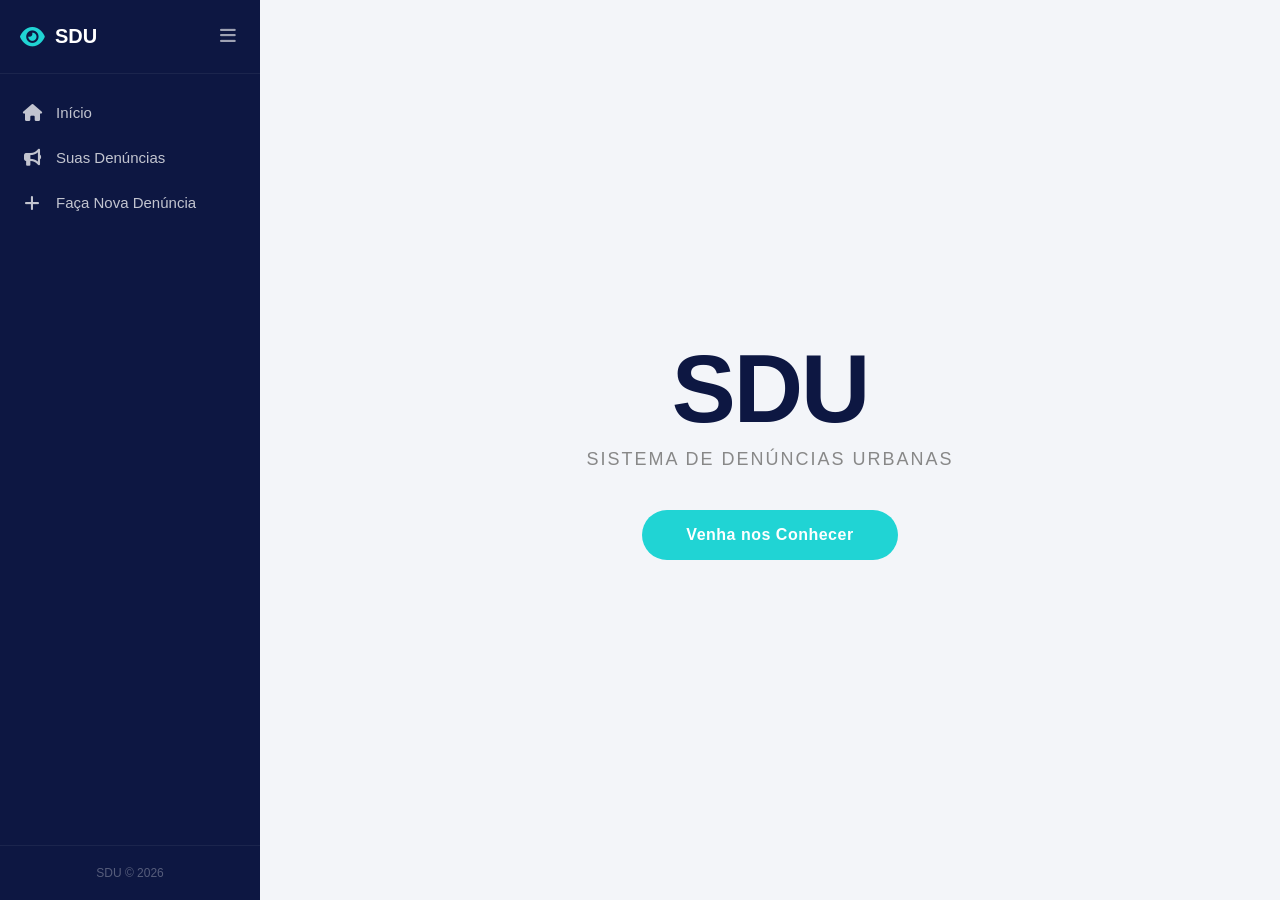
==== index.html @ e3bbe02c "Versão oficial do código: Apresentar esse (substituir todos os arquivos)" ====
<!DOCTYPE html>
<html lang="pt-BR">
<head>
    <meta charset="UTF-8">
    <meta name="viewport" content="width=device-width, initial-scale=1.0">
    <title>SDU — Sistema de Denúncias Urbanas</title>
    <link rel="stylesheet" href="style.css">
    <link rel="stylesheet" href="https://cdnjs.cloudflare.com/ajax/libs/font-awesome/6.5.1/css/all.min.css">
</head>
<body>

<!-- ── SIDEBAR ────────────────────────────────────────────── -->
<aside class="sidebar" id="sidebar">

    <div class="sidebar-header">
        <div class="logo">
            <i class="fa-solid fa-eye"></i>
            <span class="logo-text">SDU</span>
        </div>
        <button class="menu-toggle" id="menuToggle" title="Recolher menu">
            <i class="fa-solid fa-bars"></i>
        </button>
    </div>

    <nav class="menu">
        <a href="index.html" class="menu-item" data-label="Início" active">
            <i class="fa-solid fa-house"></i>
            <span>Início</span>
        </a>
        <a href="denuncias.html" class="menu-item" data-label="Suas Denúncias"">
            <i class="fa-solid fa-bullhorn"></i>
            <span>Suas Denúncias</span>
        </a>
        <a href="nova-denuncia.html" class="menu-item" data-label="Nova Denúncia"">
            <i class="fa-solid fa-plus"></i>
            <span>Faça Nova Denúncia</span>
        </a>
    </nav>

    <div class="sidebar-footer">
        <span class="sidebar-footer-text">SDU © 2026</span>
    </div>

</aside>

<!-- ── CONTEÚDO PRINCIPAL ─────────────────────────────────── -->
<main class="main">

    <!-- SEÇÃO 1: HERO -->
    <section class="hero-section">
        <h1 class="hero-title">SDU</h1>
        <p class="hero-subtitle">Sistema de Denúncias Urbanas</p>
        <button class="btn-conhecer" onclick="irParaQuemSomos()">
            Venha nos Conhecer
        </button>
    </section>

    <!-- SEÇÃO 2: QUEM SOMOS (fundo azul escuro) -->
    <section class="quem-somos-section" id="quem-somos">

        <div class="qs-left">
            <h2>Quem<br>Somos</h2>
        </div>

        <div class="qs-right">
            <p>
                O SDU é uma iniciativa criada por estudantes que acreditam no poder da
                tecnologia para transformar as cidades. Nascemos da frustração com
                problemas urbanos que se repetem sem resolução — buracos, alagamentos,
                fiação solta — e da vontade de mudar esse cenário.
            </p>
            <p>
                Nossa plataforma conecta cidadãos e poder público de forma direta e
                transparente. Qualquer pessoa pode registrar um problema, acompanhar
                seu status e saber quando foi resolvido.
            </p>
            <p>
                Acreditamos que cada denúncia é um ato de cidadania. Juntos,
                construímos cidades melhores.
            </p>
        </div>

    </section>

    <!-- SEÇÃO 3: CALL TO ACTION -->
    <section class="cta-section">
        <h2>Algum problema a relatar?</h2>
        <p>Denuncie!</p>
        <a href="nova-denuncia.html" class="btn-denuncia">
            <i class="fa-solid fa-bullhorn"></i>
            Fazer Denúncia
        </a>
    </section>

    <!-- RODAPÉ -->
    <footer class="page-footer">
        © 2026 SDU — Sistema de Denúncias Urbanas. Todos os direitos reservados.
    </footer>

</main>

<script src="script.js"></script>
<script>
    /* Scroll suave até a seção "Quem Somos" ao clicar no botão */
    function irParaQuemSomos() {
        document.getElementById("quem-somos").scrollIntoView({ behavior: "smooth" });
    }
</script>

</body>
</html>
---- style.css ----
/* ============================================================
   style.css — SDU Sistema de Denúncias Urbanas
   Paleta: navy (#101c4a), cyan (#20d4d4), cinza (#f3f5f9)
   ============================================================ */

/* ── RESET & VARIÁVEIS ─────────────────────────────────────── */
*,
*::before,
*::after {
  margin: 0;
  padding: 0;
  box-sizing: border-box;
}

:root {
  --primary: #0d1742;
  --secondary: #182a66;
  --accent: #20d4d4;
  --accent-dark: #17a8a8;
  --white: #ffffff;
  --gray: #f3f5f9;
  --text: #444;
  --text-light: #888;
  --shadow: 0 8px 24px rgba(0, 0, 0, 0.1);
  --radius: 16px;

  /* Status */
  --status-aberta: #20d4d4;
  --status-em-ajuste: #f59e0b;
  --status-concluida: #22c55e;
  --status-nao-houve: #94a3b8;

  /* Sidebar */
  --sidebar-w: 260px;
  --sidebar-collapsed: 70px;
}

body {
  font-family: "Segoe UI", Arial, sans-serif;
  background: var(--gray);
  color: var(--text);
  display: flex;
  min-height: 100vh;
  overflow: hidden; /* sidebar fixa, main rola */
}

/* ── SIDEBAR ────────────────────────────────────────────────── */
.sidebar {
  width: var(--sidebar-w);
  min-height: 100vh;
  background: var(--primary);
  display: flex;
  flex-direction: column;
  transition: width 0.3s ease;
  overflow: hidden;
  position: relative;
  flex-shrink: 0;
  z-index: 100;
}

/* Estado retraído */
.sidebar.collapsed {
  width: var(--sidebar-collapsed);
  cursor: pointer;
}

/* Cabeçalho da sidebar: logo + botão fechar */
.sidebar-header {
  display: flex;
  align-items: center;
  justify-content: space-between;
  padding: 22px 20px;
  border-bottom: 1px solid rgba(255, 255, 255, 0.06);
}

.logo {
  display: flex;
  align-items: center;
  gap: 10px;
  color: var(--white);
  font-size: 20px;
  font-weight: 700;
  white-space: nowrap;
}

.logo i {
  color: var(--accent);
  font-size: 22px;
  flex-shrink: 0;
}

.logo-text {
  transition: opacity 0.2s;
}

/* Botão hambúrguer (só visível quando sidebar aberta) */
.menu-toggle {
  background: transparent;
  border: none;
  color: rgba(255, 255, 255, 0.6);
  font-size: 18px;
  cursor: pointer;
  padding: 4px;
  transition: color 0.2s;
  flex-shrink: 0;
}

.menu-toggle:hover {
  color: var(--accent);
}

/* Menu de navegação */
.menu {
  display: flex;
  flex-direction: column;
  padding: 16px 0;
  flex: 1;
}

.menu-item {
  display: flex;
  align-items: center;
  gap: 14px;
  padding: 14px 22px;
  text-decoration: none;
  color: rgba(255, 255, 255, 0.75);
  white-space: nowrap;
  transition:
    background 0.2s,
    color 0.2s,
    border-left 0.2s;
  font-size: 15px;
}

.menu-item i {
  font-size: 17px;
  flex-shrink: 0;
  width: 20px;
  text-align: center;
}

.menu-item:hover,
.menu-item.active {
  background: rgba(255, 255, 255, 0.08);
  color: var(--white);
  border-left: 3px solid var(--accent);
}

/* Estado retraído: esconde textos e botão fechar */
.sidebar.collapsed .logo-text,
.sidebar.collapsed .menu-item span,
.sidebar.collapsed .menu-toggle {
  display: none;
}

/* Header centraliza só o ícone da logo */
.sidebar.collapsed .sidebar-header {
  justify-content: center;
  padding: 22px 0;
}

/* Logo: apenas o ícone olho, maior e centralizado */
.sidebar.collapsed .logo {
  justify-content: center;
  width: 100%;
}

.sidebar.collapsed .logo i {
  font-size: 26px;
}

/* Ícones do menu centralizados */
.sidebar.collapsed .menu-item {
  justify-content: center;
  padding: 16px 0;
  width: 100%;
}

.sidebar.collapsed .menu-item i {
  font-size: 19px;
  width: auto;
}

/* Remove a barra lateral colorida no estado retraído */
.sidebar.collapsed .menu-item.active,
.sidebar.collapsed .menu-item:hover {
  border-left: none;
  border-radius: 0;
}

/* Tooltip: mostra o nome ao passar o mouse nos ícones quando retraída */
.sidebar.collapsed .menu-item {
  position: relative;
}

.sidebar.collapsed .menu-item::after {
  content: attr(data-label);
  position: absolute;
  left: calc(var(--sidebar-collapsed) + 10px);
  background: var(--secondary);
  color: white;
  padding: 6px 12px;
  border-radius: 8px;
  font-size: 13px;
  white-space: nowrap;
  opacity: 0;
  pointer-events: none;
  transition: opacity 0.2s;
  z-index: 200;
  box-shadow: 0 4px 12px rgba(0, 0, 0, 0.2);
}

.sidebar.collapsed .menu-item:hover::after {
  opacity: 1;
}

/* Rodapé da sidebar */
.sidebar-footer {
  padding: 20px;
  font-size: 12px;
  color: rgba(255, 255, 255, 0.3);
  text-align: center;
  border-top: 1px solid rgba(255, 255, 255, 0.06);
}

.sidebar:not(.collapsed) .sidebar-footer-text {
  display: block;
}

.sidebar.collapsed .sidebar-footer-text {
  display: none;
}

/* ── MAIN ───────────────────────────────────────────────────── */
.main {
  flex: 1;
  overflow-y: auto;
  height: 100vh;
  display: flex;
  flex-direction: column;
}

/* ── PÁGINA INICIAL ─────────────────────────────────────────── */

/* Seção Hero (topo da landing page) */
.hero-section {
  min-height: 100vh;
  display: flex;
  flex-direction: column;
  align-items: center;
  justify-content: center;
  background: var(--gray);
  text-align: center;
  padding: 60px 40px;
}

.hero-title {
  font-size: clamp(52px, 10vw, 96px);
  font-weight: 800;
  color: var(--primary);
  letter-spacing: -2px;
  line-height: 1;
  margin-bottom: 12px;
}

.hero-subtitle {
  font-size: clamp(14px, 2vw, 18px);
  color: var(--text-light);
  letter-spacing: 2px;
  text-transform: uppercase;
  margin-bottom: 40px;
}

.btn-conhecer {
  background: var(--accent);
  color: var(--white);
  border: none;
  padding: 16px 44px;
  border-radius: 50px;
  font-size: 16px;
  font-weight: 600;
  cursor: pointer;
  transition:
    background 0.25s,
    transform 0.2s;
  letter-spacing: 0.5px;
}

.btn-conhecer:hover {
  background: var(--accent-dark);
  transform: translateY(-2px);
}

/* Seção Quem Somos */
.quem-somos-section {
  min-height: 90vh;
  background: var(--primary);
  display: flex;
  align-items: center;
  gap: 60px;
  padding: 80px 60px;
}

.qs-left h2 {
  font-size: clamp(48px, 8vw, 80px);
  font-weight: 800;
  color: var(--accent);
  line-height: 1.1;
  flex-shrink: 0;
}

.qs-right {
  background: rgba(0, 0, 0, 0.2);
  border-radius: var(--radius);
  padding: 40px;
  color: rgba(255, 255, 255, 0.88);
  line-height: 1.9;
  font-size: 16px;
}

.qs-right p + p {
  margin-top: 16px;
}

/* Seção CTA (call to action) */
.cta-section {
  min-height: 40vh;
  background: var(--secondary);
  display: flex;
  flex-direction: column;
  align-items: center;
  justify-content: center;
  text-align: center;
  padding: 80px 40px;
  gap: 16px;
}

.cta-section h2 {
  font-size: clamp(26px, 5vw, 42px);
  color: var(--white);
  font-weight: 700;
}

.cta-section p {
  font-size: clamp(18px, 3vw, 28px);
  color: var(--accent);
  font-weight: 600;
}

.btn-denuncia {
  margin-top: 16px;
  display: inline-flex;
  align-items: center;
  gap: 10px;
  background: var(--accent);
  color: var(--white);
  text-decoration: none;
  padding: 16px 40px;
  border-radius: 50px;
  font-size: 16px;
  font-weight: 600;
  transition:
    background 0.25s,
    transform 0.2s;
}

.btn-denuncia:hover {
  background: var(--accent-dark);
  transform: translateY(-2px);
}

/* Footer (apenas na landing) */
.page-footer {
  background: var(--primary);
  color: rgba(255, 255, 255, 0.35);
  text-align: center;
  padding: 24px;
  font-size: 13px;
}

/* ── FORMULÁRIO NOVA DENÚNCIA ───────────────────────────────── */
.form-page {
  flex: 1;
  display: flex;
  align-items: flex-start;
  justify-content: center;
  padding: 48px 24px;
  background: var(--gray);
}

.form-card {
  background: var(--white);
  border-radius: 20px;
  padding: 44px 40px;
  width: 100%;
  max-width: 580px;
  box-shadow: 0 12px 40px rgba(0, 0, 0, 0.12);
}

.form-card h1 {
  font-size: 26px;
  color: var(--primary);
  font-weight: 700;
  margin-bottom: 6px;
}

.form-card .subtitle {
  color: var(--text-light);
  font-size: 14px;
  margin-bottom: 32px;
}

.form-group {
  display: flex;
  flex-direction: column;
  margin-bottom: 18px;
}

.form-group label {
  font-size: 14px;
  font-weight: 600;
  color: var(--primary);
  margin-bottom: 6px;
}

.form-group label .opcional {
  font-weight: 400;
  color: var(--text-light);
  font-size: 12px;
  margin-left: 4px;
}

.form-group input,
.form-group select,
.form-group textarea {
  padding: 12px 14px;
  border: 1.5px solid #e2e8f0;
  border-radius: 10px;
  font-size: 15px;
  color: var(--text);
  background: #fafafa;
  transition:
    border-color 0.2s,
    box-shadow 0.2s;
  outline: none;
  font-family: inherit;
}

.form-group input:focus,
.form-group select:focus,
.form-group textarea:focus {
  border-color: var(--accent);
  box-shadow: 0 0 0 3px rgba(32, 212, 212, 0.15);
  background: var(--white);
}

.form-group textarea {
  resize: vertical;
  min-height: 90px;
}

.form-row {
  display: grid;
  grid-template-columns: 1fr 1fr;
  gap: 16px;
}

/* Mapa circular */
.mapa-wrapper {
  display: flex;
  flex-direction: column;
  align-items: center;
  margin: 28px 0 20px;
}

.mapa-wrapper p {
  font-size: 13px;
  color: var(--text-light);
  margin-bottom: 14px;
}

.mapa-circular {
  width: 240px;
  height: 240px;
  border-radius: 50%;
  overflow: hidden;
  border: 3px solid var(--accent);
  box-shadow: 0 0 0 6px rgba(32, 212, 212, 0.15);
}

#mapa-form {
  width: 100%;
  height: 100%;
}

/* Rodapé do formulário: botão alinhado à direita */
.form-actions {
  display: flex;
  justify-content: flex-end;
  margin-top: 12px;
}

.btn-enviar {
  background: var(--accent);
  color: var(--white);
  border: none;
  padding: 14px 36px;
  border-radius: 50px;
  font-size: 15px;
  font-weight: 600;
  cursor: pointer;
  transition:
    background 0.2s,
    transform 0.2s;
  display: inline-flex;
  align-items: center;
  gap: 8px;
}

.btn-enviar:hover {
  background: var(--accent-dark);
  transform: translateY(-1px);
}

/* ── PÁGINA DE DENÚNCIAS ───────────────────────────────────── */
.denuncias-page {
  flex: 1;
  padding: 36px 32px;
  background: var(--gray);
}

.page-header {
  margin-bottom: 28px;
}

.page-header h1 {
  font-size: 28px;
  font-weight: 700;
  color: var(--primary);
  margin-bottom: 4px;
}

.page-header p {
  color: var(--text-light);
  font-size: 14px;
}

/* Card de denúncia */
.denuncia-card {
  background: var(--white);
  border-radius: var(--radius);
  padding: 24px;
  margin-bottom: 16px;
  box-shadow: var(--shadow);
  transition: transform 0.2s;
}

.denuncia-card:hover {
  transform: translateY(-2px);
}

.card-top {
  display: flex;
  align-items: flex-start;
  justify-content: space-between;
  margin-bottom: 10px;
  gap: 12px;
}

.card-tipo {
  font-size: 17px;
  font-weight: 700;
  color: var(--primary);
}

.card-endereco {
  font-size: 14px;
  color: var(--text-light);
  margin-top: 3px;
}

.card-desc {
  font-size: 14px;
  color: var(--text);
  margin-top: 10px;
  line-height: 1.6;
}

.card-data {
  font-size: 12px;
  color: var(--text-light);
  margin-top: 10px;
}

/* Badge de status */
.badge {
  font-size: 12px;
  font-weight: 600;
  padding: 4px 12px;
  border-radius: 20px;
  color: white;
  white-space: nowrap;
  flex-shrink: 0;
}

.badge-aberta {
  background: var(--status-aberta);
}
.badge-em_ajuste {
  background: var(--status-em-ajuste);
}
.badge-concluida {
  background: var(--status-concluida);
}
.badge-nao_houve {
  background: var(--status-nao-houve);
}

/* Rodapé do card: seletor de status + ações */
.card-footer {
  display: flex;
  align-items: center;
  justify-content: space-between;
  margin-top: 16px;
  padding-top: 14px;
  border-top: 1px solid #f0f0f0;
  gap: 12px;
  flex-wrap: wrap;
}

.status-select {
  padding: 7px 12px;
  border: 1.5px solid #e2e8f0;
  border-radius: 8px;
  font-size: 13px;
  color: var(--text);
  background: #fafafa;
  cursor: pointer;
  outline: none;
}

.status-select:focus {
  border-color: var(--accent);
}

.card-acoes {
  display: flex;
  gap: 8px;
}

.btn-editar,
.btn-excluir {
  padding: 7px 18px;
  border-radius: 8px;
  border: none;
  font-size: 13px;
  font-weight: 600;
  cursor: pointer;
  transition: opacity 0.2s;
  display: inline-flex;
  align-items: center;
  gap: 6px;
}

.btn-editar {
  background: rgba(32, 212, 212, 0.12);
  color: var(--accent-dark);
}

.btn-excluir {
  background: rgba(239, 68, 68, 0.1);
  color: #dc2626;
}

.btn-editar:hover,
.btn-excluir:hover {
  opacity: 0.75;
}

/* Formulário de edição inline (oculto por padrão) */
.edit-form {
  display: none;
  margin-top: 16px;
  padding-top: 16px;
  border-top: 1px solid #f0f0f0;
}

.edit-form.visivel {
  display: block;
}

.edit-form .form-group {
  margin-bottom: 12px;
}

.edit-form input,
.edit-form select,
.edit-form textarea {
  padding: 10px 12px;
  border: 1.5px solid #e2e8f0;
  border-radius: 8px;
  font-size: 14px;
  width: 100%;
  outline: none;
  font-family: inherit;
}

.edit-form input:focus,
.edit-form select:focus,
.edit-form textarea:focus {
  border-color: var(--accent);
}

.edit-acoes {
  display: flex;
  justify-content: flex-end;
  gap: 8px;
  margin-top: 12px;
}

.btn-salvar {
  background: var(--accent);
  color: white;
  border: none;
  padding: 9px 22px;
  border-radius: 8px;
  font-size: 14px;
  font-weight: 600;
  cursor: pointer;
  transition: background 0.2s;
}

.btn-salvar:hover {
  background: var(--accent-dark);
}

.btn-cancelar {
  background: #f1f5f9;
  color: var(--text);
  border: none;
  padding: 9px 22px;
  border-radius: 8px;
  font-size: 14px;
  cursor: pointer;
}

/* Sem denúncias */
.sem-denuncias {
  text-align: center;
  color: var(--text-light);
  padding: 60px 0;
  font-size: 16px;
}

/* ── NOTIFICAÇÃO TOAST ─────────────────────────────────────── */
.toast {
  position: fixed;
  bottom: 28px;
  right: 28px;
  background: var(--primary);
  color: white;
  padding: 14px 22px;
  border-radius: 12px;
  font-size: 14px;
  box-shadow: 0 8px 24px rgba(0, 0, 0, 0.2);
  opacity: 0;
  transform: translateY(10px);
  transition:
    opacity 0.3s,
    transform 0.3s;
  pointer-events: none;
  z-index: 999;
}

.toast.mostrar {
  opacity: 1;
  transform: translateY(0);
}

/* ── RESPONSIVO ─────────────────────────────────────────────── */
@media (max-width: 900px) {
  .quem-somos-section {
    flex-direction: column;
    padding: 60px 30px;
    gap: 32px;
  }
}

@media (max-width: 640px) {
  .form-row {
    grid-template-columns: 1fr;
  }

  .form-card {
    padding: 28px 20px;
  }

  .denuncias-page {
    padding: 20px 16px;
  }

  .card-footer {
    flex-direction: column;
    align-items: flex-start;
  }
}
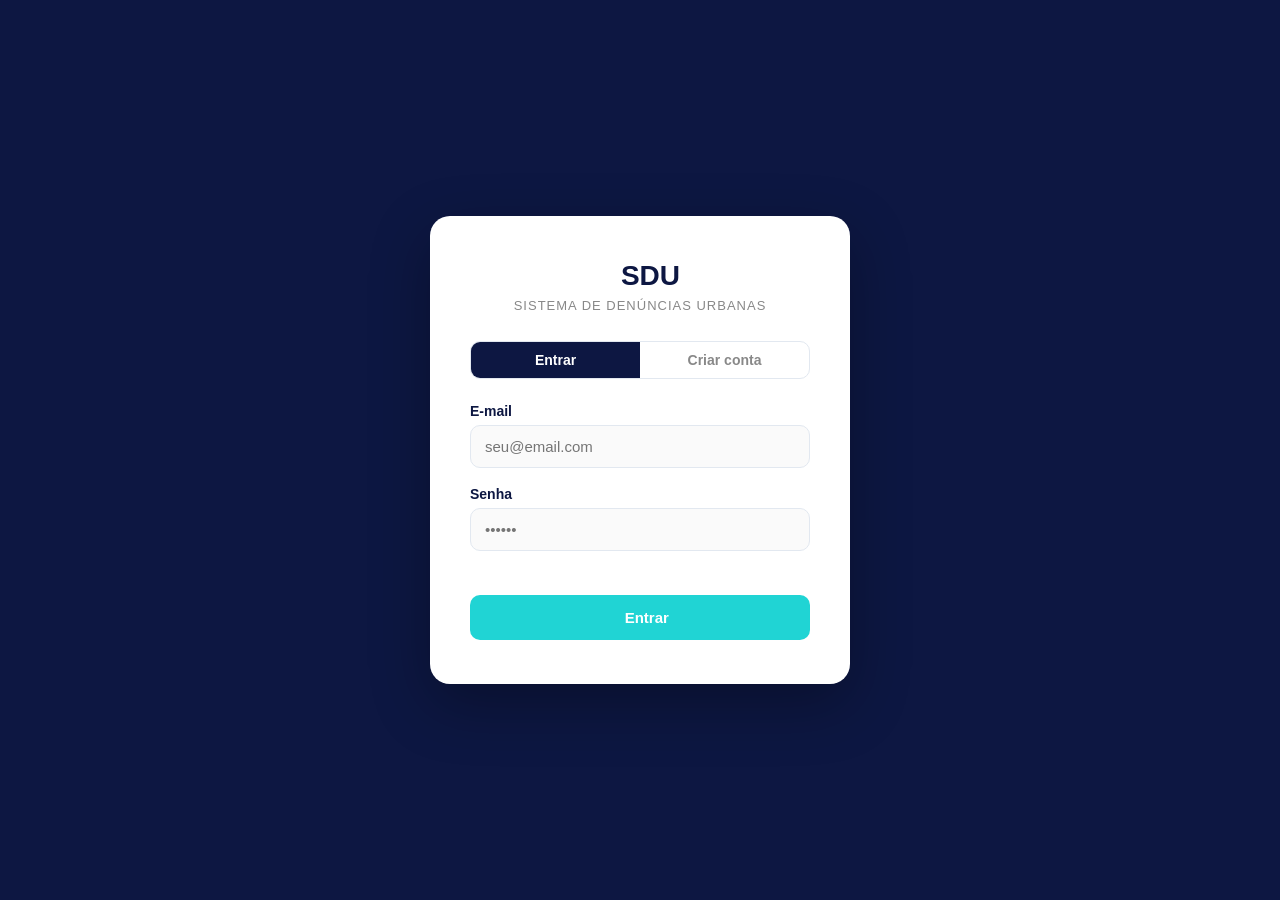
==== commit 4251ef8e: "adição de tb_usuario e aba login + regras de negócio9" ====
--- a/index.html
+++ b/index.html
@@ -45,6 +45,20 @@
 
 <!-- ── CONTEÚDO PRINCIPAL ─────────────────────────────────── -->
 <main class="main">
+
+    <!-- TOPBAR com nome do usuário e ícone de perfil -->
+    <div class="topbar">
+        <span class="topbar-titulo">Início</span>
+        <div class="topbar-acoes">
+            <span id="nome-usuario" class="topbar-nome"></span>
+            <a href="perfil.html" class="topbar-icon" title="Meu Perfil">
+                <i class="fa-solid fa-circle-user"></i>
+            </a>
+            <button class="topbar-icon" onclick="sair()" title="Sair">
+                <i class="fa-solid fa-right-from-bracket"></i>
+            </button>
+        </div>
+    </div>
 
     <!-- SEÇÃO 1: HERO -->
     <section class="hero-section">
@@ -102,6 +116,7 @@
 <script src="script.js"></script>
 <script>
     /* Scroll suave até a seção "Quem Somos" ao clicar no botão */
+    verificarAuth();
     function irParaQuemSomos() {
         document.getElementById("quem-somos").scrollIntoView({ behavior: "smooth" });
     }
--- a/style.css
+++ b/style.css
@@ -1,9 +1,10 @@
 /* ============================================================
    style.css — SDU Sistema de Denúncias Urbanas
-   Paleta: navy (#101c4a), cyan (#20d4d4), cinza (#f3f5f9)
+   Paleta: navy (#0d1742), cyan (#20d4d4), cinza (#f3f5f9)
    ============================================================ */
 
 /* ── RESET & VARIÁVEIS ─────────────────────────────────────── */
+
 *,
 *::before,
 *::after {
@@ -23,16 +24,8 @@
   --text-light: #888;
   --shadow: 0 8px 24px rgba(0, 0, 0, 0.1);
   --radius: 16px;
-
-  /* Status */
-  --status-aberta: #20d4d4;
-  --status-em-ajuste: #f59e0b;
-  --status-concluida: #22c55e;
-  --status-nao-houve: #94a3b8;
-
-  /* Sidebar */
   --sidebar-w: 260px;
-  --sidebar-collapsed: 70px;
+  --sidebar-col: 70px;
 }
 
 body {
@@ -41,30 +34,28 @@
   color: var(--text);
   display: flex;
   min-height: 100vh;
-  overflow: hidden; /* sidebar fixa, main rola */
+  overflow: hidden;
 }
 
 /* ── SIDEBAR ────────────────────────────────────────────────── */
+
 .sidebar {
   width: var(--sidebar-w);
   min-height: 100vh;
   background: var(--primary);
   display: flex;
   flex-direction: column;
-  transition: width 0.3s ease;
+  transition: width 0.3s;
   overflow: hidden;
-  position: relative;
   flex-shrink: 0;
   z-index: 100;
 }
 
-/* Estado retraído */
 .sidebar.collapsed {
-  width: var(--sidebar-collapsed);
+  width: var(--sidebar-col);
   cursor: pointer;
 }
 
-/* Cabeçalho da sidebar: logo + botão fechar */
 .sidebar-header {
   display: flex;
   align-items: center;
@@ -86,30 +77,20 @@
 .logo i {
   color: var(--accent);
   font-size: 22px;
-  flex-shrink: 0;
-}
-
-.logo-text {
-  transition: opacity 0.2s;
-}
-
-/* Botão hambúrguer (só visível quando sidebar aberta) */
+}
+
 .menu-toggle {
-  background: transparent;
+  background: none;
   border: none;
   color: rgba(255, 255, 255, 0.6);
   font-size: 18px;
   cursor: pointer;
-  padding: 4px;
-  transition: color 0.2s;
-  flex-shrink: 0;
 }
 
 .menu-toggle:hover {
   color: var(--accent);
 }
 
-/* Menu de navegação */
 .menu {
   display: flex;
   flex-direction: column;
@@ -125,16 +106,15 @@
   text-decoration: none;
   color: rgba(255, 255, 255, 0.75);
   white-space: nowrap;
+  font-size: 15px;
   transition:
     background 0.2s,
     color 0.2s,
     border-left 0.2s;
-  font-size: 15px;
 }
 
 .menu-item i {
   font-size: 17px;
-  flex-shrink: 0;
   width: 20px;
   text-align: center;
 }
@@ -146,34 +126,41 @@
   border-left: 3px solid var(--accent);
 }
 
-/* Estado retraído: esconde textos e botão fechar */
+.sidebar-footer {
+  padding: 20px;
+  font-size: 12px;
+  color: rgba(255, 255, 255, 0.3);
+  text-align: center;
+  border-top: 1px solid rgba(255, 255, 255, 0.06);
+}
+
+/* ── SIDEBAR RETRAÍDA ───────────────────────────────────────── */
+
+/* Esconde textos e hambúrguer quando retraída */
 .sidebar.collapsed .logo-text,
 .sidebar.collapsed .menu-item span,
-.sidebar.collapsed .menu-toggle {
+.sidebar.collapsed .menu-toggle,
+.sidebar.collapsed .sidebar-footer span {
   display: none;
 }
 
-/* Header centraliza só o ícone da logo */
 .sidebar.collapsed .sidebar-header {
   justify-content: center;
   padding: 22px 0;
 }
 
-/* Logo: apenas o ícone olho, maior e centralizado */
 .sidebar.collapsed .logo {
   justify-content: center;
-  width: 100%;
 }
 
 .sidebar.collapsed .logo i {
   font-size: 26px;
 }
 
-/* Ícones do menu centralizados */
 .sidebar.collapsed .menu-item {
   justify-content: center;
   padding: 16px 0;
-  width: 100%;
+  position: relative;
 }
 
 .sidebar.collapsed .menu-item i {
@@ -181,22 +168,16 @@
   width: auto;
 }
 
-/* Remove a barra lateral colorida no estado retraído */
-.sidebar.collapsed .menu-item.active,
-.sidebar.collapsed .menu-item:hover {
+.sidebar.collapsed .menu-item:hover,
+.sidebar.collapsed .menu-item.active {
   border-left: none;
-  border-radius: 0;
-}
-
-/* Tooltip: mostra o nome ao passar o mouse nos ícones quando retraída */
-.sidebar.collapsed .menu-item {
-  position: relative;
-}
-
+}
+
+/* Tooltip ao passar o mouse no ícone */
 .sidebar.collapsed .menu-item::after {
   content: attr(data-label);
   position: absolute;
-  left: calc(var(--sidebar-collapsed) + 10px);
+  left: calc(var(--sidebar-col) + 10px);
   background: var(--secondary);
   color: white;
   padding: 6px 12px;
@@ -214,24 +195,8 @@
   opacity: 1;
 }
 
-/* Rodapé da sidebar */
-.sidebar-footer {
-  padding: 20px;
-  font-size: 12px;
-  color: rgba(255, 255, 255, 0.3);
-  text-align: center;
-  border-top: 1px solid rgba(255, 255, 255, 0.06);
-}
-
-.sidebar:not(.collapsed) .sidebar-footer-text {
-  display: block;
-}
-
-.sidebar.collapsed .sidebar-footer-text {
-  display: none;
-}
-
 /* ── MAIN ───────────────────────────────────────────────────── */
+
 .main {
   flex: 1;
   overflow-y: auto;
@@ -240,18 +205,153 @@
   flex-direction: column;
 }
 
-/* ── PÁGINA INICIAL ─────────────────────────────────────────── */
-
-/* Seção Hero (topo da landing page) */
+/* ── BOTÕES: base compartilhada ─────────────────────────────── */
+
+/* Todos os botões primários (cyan) compartilham este estilo */
+.btn-conhecer,
+.btn-denuncia,
+.btn-enviar {
+  background: var(--accent);
+  color: var(--white);
+  border: none;
+  border-radius: 50px;
+  font-weight: 600;
+  cursor: pointer;
+  display: inline-flex;
+  align-items: center;
+  gap: 8px;
+  transition:
+    background 0.25s,
+    transform 0.2s;
+}
+
+.btn-conhecer:hover,
+.btn-denuncia:hover,
+.btn-enviar:hover {
+  background: var(--accent-dark);
+  transform: translateY(-2px);
+}
+
+/* Tamanho individual de cada botão */
+.btn-conhecer {
+  padding: 16px 44px;
+  font-size: 16px;
+}
+.btn-denuncia {
+  padding: 16px 40px;
+  font-size: 16px;
+  text-decoration: none;
+  margin-top: 16px;
+}
+.btn-enviar {
+  padding: 14px 36px;
+  font-size: 15px;
+}
+
+/* Botões de ação dos cards: base compartilhada */
+.btn-editar,
+.btn-excluir,
+.btn-salvar,
+.btn-cancelar {
+  border: none;
+  border-radius: 8px;
+  font-size: 13px;
+  font-weight: 600;
+  cursor: pointer;
+  padding: 8px 20px;
+  display: inline-flex;
+  align-items: center;
+  gap: 6px;
+}
+
+.btn-editar {
+  background: rgba(32, 212, 212, 0.12);
+  color: var(--accent-dark);
+  transition: opacity 0.2s;
+}
+.btn-excluir {
+  background: rgba(239, 68, 68, 0.1);
+  color: #dc2626;
+  transition: opacity 0.2s;
+}
+.btn-salvar {
+  background: var(--accent);
+  color: white;
+  transition: background 0.2s;
+}
+.btn-cancelar {
+  background: #f1f5f9;
+  color: var(--text);
+}
+
+.btn-editar:hover,
+.btn-excluir:hover {
+  opacity: 0.75;
+}
+
+.btn-salvar:hover {
+  background: var(--accent-dark);
+}
+
+/* ── CARDS: base compartilhada ──────────────────────────────── */
+
+.form-card,
+.denuncia-card {
+  background: var(--white);
+  border-radius: var(--radius);
+  box-shadow: var(--shadow);
+}
+
+.form-card {
+  padding: 44px 40px;
+  width: 100%;
+  max-width: 580px;
+}
+
+.form-card h1 {
+  font-size: 26px;
+  font-weight: 700;
+  color: var(--primary);
+  margin-bottom: 6px;
+}
+.form-card .subtitle {
+  font-size: 14px;
+  color: var(--text-light);
+  margin-bottom: 32px;
+}
+
+.denuncia-card {
+  padding: 24px;
+  margin-bottom: 16px;
+  transition: transform 0.2s;
+}
+
+.denuncia-card:hover {
+  transform: translateY(-2px);
+}
+
+/* ── LANDING PAGE ───────────────────────────────────────────── */
+
+/* Hero e CTA compartilham o layout centralizado */
+.hero-section,
+.cta-section {
+  display: flex;
+  flex-direction: column;
+  align-items: center;
+  justify-content: center;
+  text-align: center;
+}
+
 .hero-section {
   min-height: 100vh;
-  display: flex;
-  flex-direction: column;
-  align-items: center;
-  justify-content: center;
   background: var(--gray);
-  text-align: center;
   padding: 60px 40px;
+}
+.cta-section {
+  min-height: 40vh;
+  background: var(--secondary);
+  padding: 80px 40px;
+  gap: 16px;
 }
 
 .hero-title {
@@ -259,10 +359,8 @@
   font-weight: 800;
   color: var(--primary);
   letter-spacing: -2px;
-  line-height: 1;
   margin-bottom: 12px;
 }
-
 .hero-subtitle {
   font-size: clamp(14px, 2vw, 18px);
   color: var(--text-light);
@@ -271,27 +369,17 @@
   margin-bottom: 40px;
 }
 
-.btn-conhecer {
-  background: var(--accent);
+.cta-section h2 {
+  font-size: clamp(26px, 5vw, 42px);
   color: var(--white);
-  border: none;
-  padding: 16px 44px;
-  border-radius: 50px;
-  font-size: 16px;
+  font-weight: 700;
+}
+.cta-section p {
+  font-size: clamp(18px, 3vw, 28px);
+  color: var(--accent);
   font-weight: 600;
-  cursor: pointer;
-  transition:
-    background 0.25s,
-    transform 0.2s;
-  letter-spacing: 0.5px;
-}
-
-.btn-conhecer:hover {
-  background: var(--accent-dark);
-  transform: translateY(-2px);
-}
-
-/* Seção Quem Somos */
+}
+
 .quem-somos-section {
   min-height: 90vh;
   background: var(--primary);
@@ -306,7 +394,6 @@
   font-weight: 800;
   color: var(--accent);
   line-height: 1.1;
-  flex-shrink: 0;
 }
 
 .qs-right {
@@ -322,54 +409,6 @@
   margin-top: 16px;
 }
 
-/* Seção CTA (call to action) */
-.cta-section {
-  min-height: 40vh;
-  background: var(--secondary);
-  display: flex;
-  flex-direction: column;
-  align-items: center;
-  justify-content: center;
-  text-align: center;
-  padding: 80px 40px;
-  gap: 16px;
-}
-
-.cta-section h2 {
-  font-size: clamp(26px, 5vw, 42px);
-  color: var(--white);
-  font-weight: 700;
-}
-
-.cta-section p {
-  font-size: clamp(18px, 3vw, 28px);
-  color: var(--accent);
-  font-weight: 600;
-}
-
-.btn-denuncia {
-  margin-top: 16px;
-  display: inline-flex;
-  align-items: center;
-  gap: 10px;
-  background: var(--accent);
-  color: var(--white);
-  text-decoration: none;
-  padding: 16px 40px;
-  border-radius: 50px;
-  font-size: 16px;
-  font-weight: 600;
-  transition:
-    background 0.25s,
-    transform 0.2s;
-}
-
-.btn-denuncia:hover {
-  background: var(--accent-dark);
-  transform: translateY(-2px);
-}
-
-/* Footer (apenas na landing) */
 .page-footer {
   background: var(--primary);
   color: rgba(255, 255, 255, 0.35);
@@ -379,35 +418,13 @@
 }
 
 /* ── FORMULÁRIO NOVA DENÚNCIA ───────────────────────────────── */
+
 .form-page {
   flex: 1;
   display: flex;
   align-items: flex-start;
   justify-content: center;
   padding: 48px 24px;
-  background: var(--gray);
-}
-
-.form-card {
-  background: var(--white);
-  border-radius: 20px;
-  padding: 44px 40px;
-  width: 100%;
-  max-width: 580px;
-  box-shadow: 0 12px 40px rgba(0, 0, 0, 0.12);
-}
-
-.form-card h1 {
-  font-size: 26px;
-  color: var(--primary);
-  font-weight: 700;
-  margin-bottom: 6px;
-}
-
-.form-card .subtitle {
-  color: var(--text-light);
-  font-size: 14px;
-  margin-bottom: 32px;
 }
 
 .form-group {
@@ -422,7 +439,6 @@
   color: var(--primary);
   margin-bottom: 6px;
 }
-
 .form-group label .opcional {
   font-weight: 400;
   color: var(--text-light);
@@ -430,31 +446,40 @@
   margin-left: 4px;
 }
 
+/* Todos os campos de entrada (formulário principal e edição inline) */
 .form-group input,
 .form-group select,
-.form-group textarea {
+.form-group textarea,
+.edit-form input,
+.edit-form select,
+.edit-form textarea {
   padding: 12px 14px;
   border: 1.5px solid #e2e8f0;
   border-radius: 10px;
   font-size: 15px;
   color: var(--text);
   background: #fafafa;
+  outline: none;
+  font-family: inherit;
+  width: 100%;
   transition:
     border-color 0.2s,
     box-shadow 0.2s;
-  outline: none;
-  font-family: inherit;
 }
 
 .form-group input:focus,
 .form-group select:focus,
-.form-group textarea:focus {
+.form-group textarea:focus,
+.edit-form input:focus,
+.edit-form select:focus,
+.edit-form textarea:focus {
   border-color: var(--accent);
   box-shadow: 0 0 0 3px rgba(32, 212, 212, 0.15);
   background: var(--white);
 }
 
-.form-group textarea {
+.form-group textarea,
+.edit-form textarea {
   resize: vertical;
   min-height: 90px;
 }
@@ -463,6 +488,11 @@
   display: grid;
   grid-template-columns: 1fr 1fr;
   gap: 16px;
+}
+.form-actions {
+  display: flex;
+  justify-content: flex-end;
+  margin-top: 12px;
 }
 
 /* Mapa circular */
@@ -493,70 +523,25 @@
   height: 100%;
 }
 
-/* Rodapé do formulário: botão alinhado à direita */
-.form-actions {
-  display: flex;
-  justify-content: flex-end;
-  margin-top: 12px;
-}
-
-.btn-enviar {
-  background: var(--accent);
-  color: var(--white);
-  border: none;
-  padding: 14px 36px;
-  border-radius: 50px;
-  font-size: 15px;
-  font-weight: 600;
-  cursor: pointer;
-  transition:
-    background 0.2s,
-    transform 0.2s;
-  display: inline-flex;
-  align-items: center;
-  gap: 8px;
-}
-
-.btn-enviar:hover {
-  background: var(--accent-dark);
-  transform: translateY(-1px);
-}
-
-/* ── PÁGINA DE DENÚNCIAS ───────────────────────────────────── */
+/* ── PÁGINA DE DENÚNCIAS ────────────────────────────────────── */
+
 .denuncias-page {
   flex: 1;
   padding: 36px 32px;
-  background: var(--gray);
 }
 
 .page-header {
   margin-bottom: 28px;
 }
-
 .page-header h1 {
   font-size: 28px;
   font-weight: 700;
   color: var(--primary);
   margin-bottom: 4px;
 }
-
 .page-header p {
-  color: var(--text-light);
   font-size: 14px;
-}
-
-/* Card de denúncia */
-.denuncia-card {
-  background: var(--white);
-  border-radius: var(--radius);
-  padding: 24px;
-  margin-bottom: 16px;
-  box-shadow: var(--shadow);
-  transition: transform 0.2s;
-}
-
-.denuncia-card:hover {
-  transform: translateY(-2px);
+  color: var(--text-light);
 }
 
 .card-top {
@@ -566,33 +551,29 @@
   margin-bottom: 10px;
   gap: 12px;
 }
-
 .card-tipo {
   font-size: 17px;
   font-weight: 700;
   color: var(--primary);
 }
-
 .card-endereco {
   font-size: 14px;
   color: var(--text-light);
   margin-top: 3px;
 }
-
 .card-desc {
   font-size: 14px;
   color: var(--text);
   margin-top: 10px;
   line-height: 1.6;
 }
-
 .card-data {
   font-size: 12px;
   color: var(--text-light);
   margin-top: 10px;
 }
 
-/* Badge de status */
+/* Badges de status */
 .badge {
   font-size: 12px;
   font-weight: 600;
@@ -600,23 +581,20 @@
   border-radius: 20px;
   color: white;
   white-space: nowrap;
-  flex-shrink: 0;
-}
-
+}
 .badge-aberta {
-  background: var(--status-aberta);
+  background: #20d4d4;
 }
 .badge-em_ajuste {
-  background: var(--status-em-ajuste);
+  background: #f59e0b;
 }
 .badge-concluida {
-  background: var(--status-concluida);
+  background: #22c55e;
 }
 .badge-nao_houve {
-  background: var(--status-nao-houve);
-}
-
-/* Rodapé do card: seletor de status + ações */
+  background: #94a3b8;
+}
+
 .card-footer {
   display: flex;
   align-items: center;
@@ -626,6 +604,11 @@
   border-top: 1px solid #f0f0f0;
   gap: 12px;
   flex-wrap: wrap;
+}
+
+.card-acoes {
+  display: flex;
+  gap: 8px;
 }
 
 .status-select {
@@ -643,74 +626,19 @@
   border-color: var(--accent);
 }
 
-.card-acoes {
-  display: flex;
-  gap: 8px;
-}
-
-.btn-editar,
-.btn-excluir {
-  padding: 7px 18px;
-  border-radius: 8px;
-  border: none;
-  font-size: 13px;
-  font-weight: 600;
-  cursor: pointer;
-  transition: opacity 0.2s;
-  display: inline-flex;
-  align-items: center;
-  gap: 6px;
-}
-
-.btn-editar {
-  background: rgba(32, 212, 212, 0.12);
-  color: var(--accent-dark);
-}
-
-.btn-excluir {
-  background: rgba(239, 68, 68, 0.1);
-  color: #dc2626;
-}
-
-.btn-editar:hover,
-.btn-excluir:hover {
-  opacity: 0.75;
-}
-
-/* Formulário de edição inline (oculto por padrão) */
+/* Edição inline */
 .edit-form {
   display: none;
   margin-top: 16px;
   padding-top: 16px;
   border-top: 1px solid #f0f0f0;
 }
-
 .edit-form.visivel {
   display: block;
 }
-
 .edit-form .form-group {
   margin-bottom: 12px;
 }
-
-.edit-form input,
-.edit-form select,
-.edit-form textarea {
-  padding: 10px 12px;
-  border: 1.5px solid #e2e8f0;
-  border-radius: 8px;
-  font-size: 14px;
-  width: 100%;
-  outline: none;
-  font-family: inherit;
-}
-
-.edit-form input:focus,
-.edit-form select:focus,
-.edit-form textarea:focus {
-  border-color: var(--accent);
-}
-
 .edit-acoes {
   display: flex;
   justify-content: flex-end;
@@ -718,33 +646,6 @@
   margin-top: 12px;
 }
 
-.btn-salvar {
-  background: var(--accent);
-  color: white;
-  border: none;
-  padding: 9px 22px;
-  border-radius: 8px;
-  font-size: 14px;
-  font-weight: 600;
-  cursor: pointer;
-  transition: background 0.2s;
-}
-
-.btn-salvar:hover {
-  background: var(--accent-dark);
-}
-
-.btn-cancelar {
-  background: #f1f5f9;
-  color: var(--text);
-  border: none;
-  padding: 9px 22px;
-  border-radius: 8px;
-  font-size: 14px;
-  cursor: pointer;
-}
-
-/* Sem denúncias */
 .sem-denuncias {
   text-align: center;
   color: var(--text-light);
@@ -752,7 +653,8 @@
   font-size: 16px;
 }
 
-/* ── NOTIFICAÇÃO TOAST ─────────────────────────────────────── */
+/* ── TOAST ──────────────────────────────────────────────────── */
+
 .toast {
   position: fixed;
   bottom: 28px;
@@ -778,6 +680,7 @@
 }
 
 /* ── RESPONSIVO ─────────────────────────────────────────────── */
+
 @media (max-width: 900px) {
   .quem-somos-section {
     flex-direction: column;
@@ -790,17 +693,281 @@
   .form-row {
     grid-template-columns: 1fr;
   }
-
   .form-card {
     padding: 28px 20px;
   }
-
   .denuncias-page {
     padding: 20px 16px;
   }
-
   .card-footer {
     flex-direction: column;
     align-items: flex-start;
   }
 }
+
+/* ── SCROLLBAR OCULTA (mantém funcionalidade de scroll) ────── */
+.main::-webkit-scrollbar {
+  display: none;
+}
+.main {
+  -ms-overflow-style: none;
+  scrollbar-width: none;
+}
+
+/* ── TOPBAR ─────────────────────────────────────────────────── */
+.topbar {
+  display: flex;
+  align-items: center;
+  justify-content: space-between;
+  padding: 14px 28px;
+  background: var(--white);
+  border-bottom: 1px solid #eef0f4;
+  position: sticky;
+  top: 0;
+  z-index: 50;
+}
+
+.topbar-titulo {
+  font-size: 16px;
+  font-weight: 700;
+  color: var(--primary);
+}
+
+.topbar-acoes {
+  display: flex;
+  align-items: center;
+  gap: 12px;
+}
+
+.topbar-nome {
+  font-size: 14px;
+  color: var(--text-light);
+}
+
+/* Ícones de perfil e sair na topbar */
+.topbar-icon {
+  background: none;
+  border: none;
+  color: var(--text-light);
+  font-size: 22px;
+  cursor: pointer;
+  text-decoration: none;
+  transition: color 0.2s;
+  display: flex;
+  align-items: center;
+}
+
+.topbar-icon:hover,
+.topbar-icon.active {
+  color: var(--accent);
+}
+
+/* ── LOGIN PAGE ─────────────────────────────────────────────── */
+.login-body {
+  display: flex;
+  align-items: center;
+  justify-content: center;
+  min-height: 100vh;
+  background: var(--primary);
+}
+
+.login-container {
+  background: var(--white);
+  border-radius: 20px;
+  padding: 44px 40px;
+  width: 100%;
+  max-width: 420px;
+  box-shadow: 0 20px 60px rgba(0, 0, 0, 0.3);
+}
+
+.login-logo {
+  display: flex;
+  align-items: center;
+  justify-content: center;
+  gap: 10px;
+  font-size: 28px;
+  font-weight: 800;
+  color: var(--primary);
+  margin-bottom: 6px;
+}
+
+.login-logo i {
+  color: var(--accent);
+  font-size: 30px;
+}
+
+.login-tagline {
+  text-align: center;
+  color: var(--text-light);
+  font-size: 13px;
+  letter-spacing: 1px;
+  text-transform: uppercase;
+  margin-bottom: 28px;
+}
+
+.login-tabs {
+  display: flex;
+  border-radius: 10px;
+  overflow: hidden;
+  border: 1.5px solid #e2e8f0;
+  margin-bottom: 24px;
+}
+
+.tab-btn {
+  flex: 1;
+  padding: 10px;
+  border: none;
+  background: transparent;
+  font-size: 14px;
+  font-weight: 600;
+  color: var(--text-light);
+  cursor: pointer;
+  transition:
+    background 0.2s,
+    color 0.2s;
+}
+
+.tab-btn.active {
+  background: var(--primary);
+  color: var(--white);
+}
+
+.login-erro {
+  color: #dc2626;
+  font-size: 13px;
+  min-height: 18px;
+  margin-bottom: 8px;
+}
+
+.btn-login {
+  width: 100%;
+  padding: 14px;
+  background: var(--accent);
+  color: var(--white);
+  border: none;
+  border-radius: 10px;
+  font-size: 15px;
+  font-weight: 600;
+  cursor: pointer;
+  display: flex;
+  align-items: center;
+  justify-content: center;
+  gap: 8px;
+  transition:
+    background 0.2s,
+    transform 0.15s;
+  margin-top: 4px;
+}
+
+.btn-login:hover {
+  background: var(--accent-dark);
+  transform: translateY(-1px);
+}
+
+/* ── PERFIL PAGE ─────────────────────────────────────────────── */
+.perfil-page {
+  padding: 32px;
+  max-width: 760px;
+}
+
+/* Cartão de identidade do usuário */
+.perfil-header {
+  display: flex;
+  align-items: center;
+  gap: 24px;
+  background: var(--white);
+  border-radius: var(--radius);
+  padding: 28px 32px;
+  box-shadow: var(--shadow);
+  margin-bottom: 28px;
+}
+
+.perfil-avatar {
+  width: 68px;
+  height: 68px;
+  border-radius: 50%;
+  background: var(--primary);
+  color: var(--accent);
+  font-size: 24px;
+  font-weight: 800;
+  display: flex;
+  align-items: center;
+  justify-content: center;
+  flex-shrink: 0;
+}
+
+.perfil-header h2 {
+  font-size: 20px;
+  color: var(--primary);
+  font-weight: 700;
+}
+.perfil-header p {
+  font-size: 14px;
+  color: var(--text-light);
+  margin-top: 2px;
+}
+.perfil-header small {
+  font-size: 12px;
+  color: #bbb;
+}
+
+/* Seções por status */
+.perfil-secao {
+  background: var(--white);
+  border-radius: var(--radius);
+  box-shadow: var(--shadow);
+  margin-bottom: 16px;
+  overflow: hidden;
+}
+
+.perfil-secao-header {
+  display: flex;
+  align-items: center;
+  justify-content: space-between;
+  padding: 14px 20px;
+  border-bottom: 1px solid #f0f0f0;
+}
+
+.perfil-count {
+  font-size: 13px;
+  font-weight: 700;
+  color: var(--text-light);
+}
+
+/* Item simplificado de denúncia — clicável */
+.perfil-item {
+  display: flex;
+  align-items: center;
+  justify-content: space-between;
+  padding: 12px 20px;
+  text-decoration: none;
+  color: var(--text);
+  border-bottom: 1px solid #f8f8f8;
+  transition: background 0.15s;
+  gap: 12px;
+}
+
+.perfil-item:last-child {
+  border-bottom: none;
+}
+.perfil-item:hover {
+  background: #f8fafb;
+}
+
+.perfil-item-tipo {
+  font-size: 14px;
+  font-weight: 600;
+  color: var(--primary);
+  white-space: nowrap;
+}
+.perfil-item-end {
+  font-size: 13px;
+  color: var(--text-light);
+  text-align: right;
+}
+
+.perfil-vazio {
+  padding: 16px 20px;
+  font-size: 13px;
+  color: #bbb;
+}
